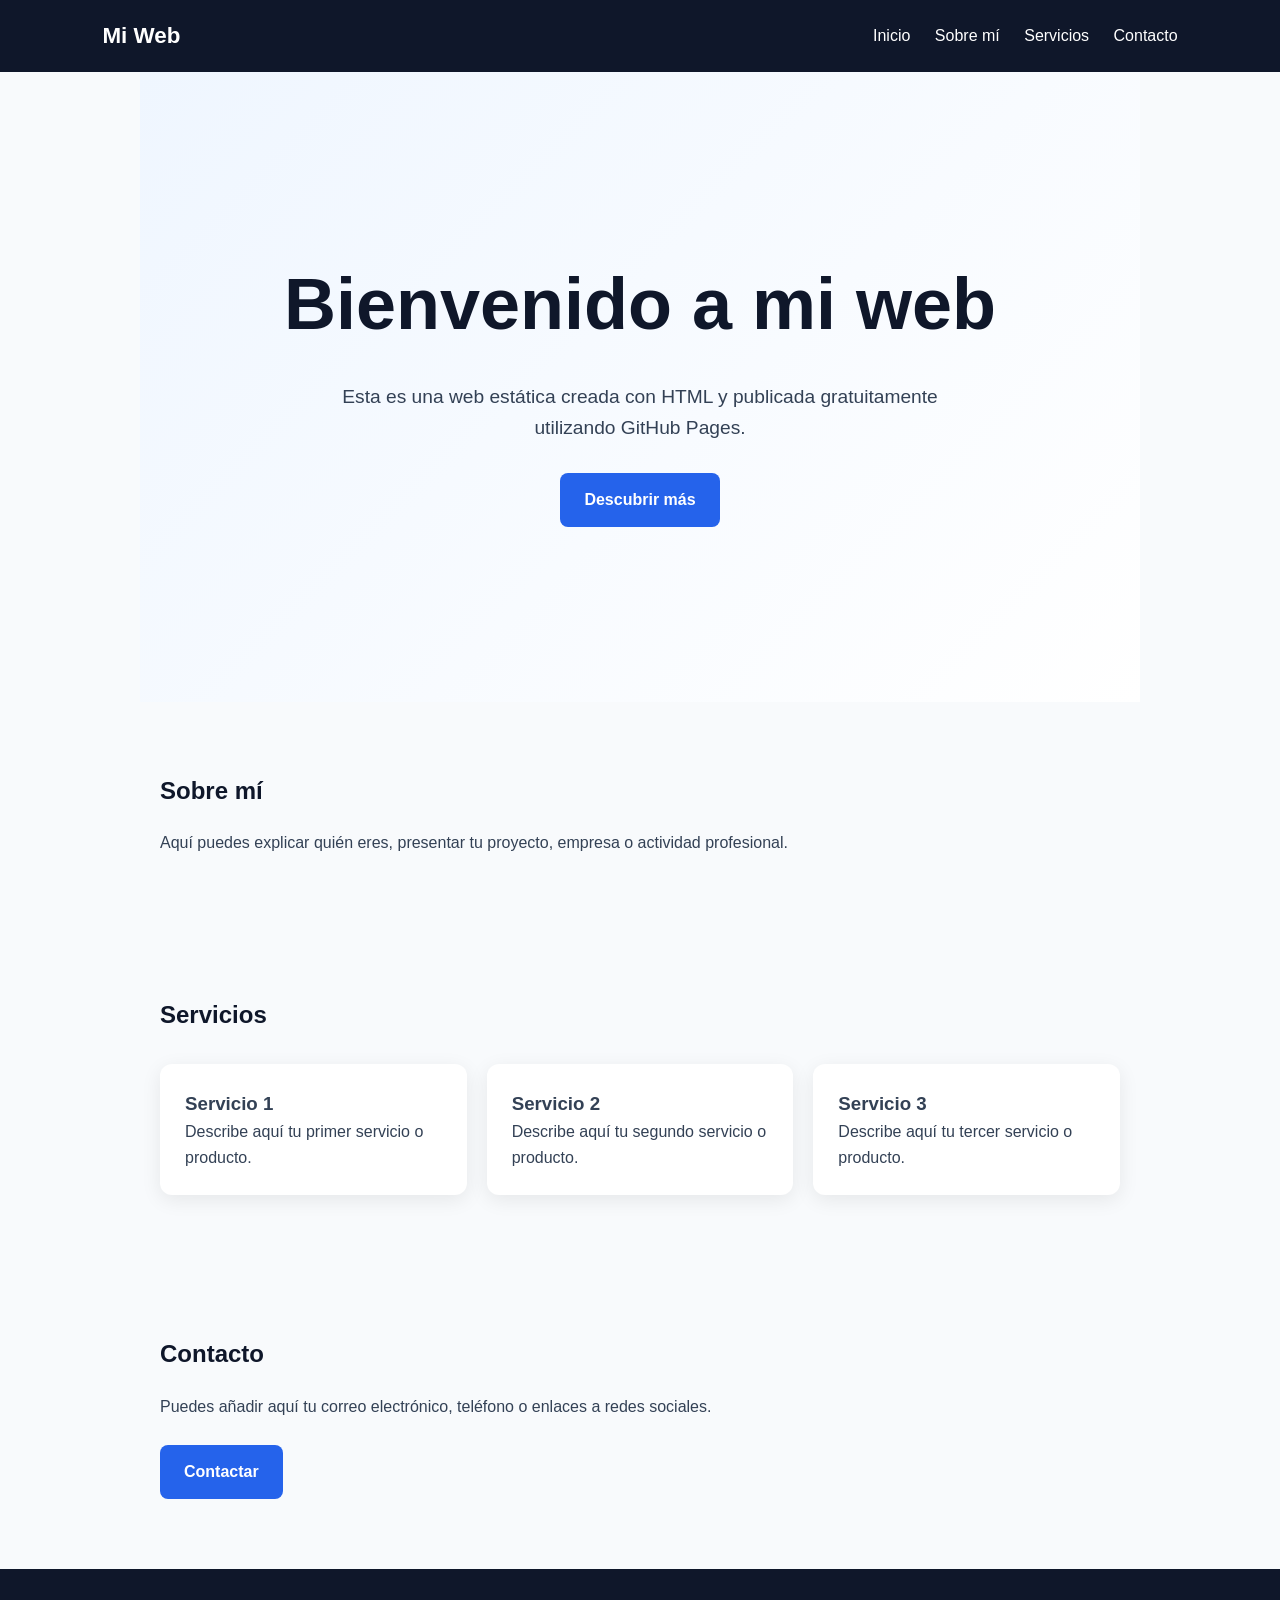
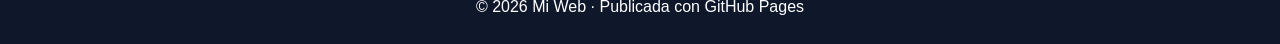
==== index.html @ 51199085 "Add files via upload" ====
<!DOCTYPE html>
<html lang="es">
<head>
  <meta charset="UTF-8">
  <meta name="viewport" content="width=device-width, initial-scale=1.0">
  <meta name="description" content="Ejemplo de web estática publicada con GitHub Pages">
  <title>Mi Web</title>
  <style>
    :root {
      --primary: #2563eb;
      --dark: #0f172a;
      --light: #f8fafc;
      --text: #334155;
    }

    * {
      box-sizing: border-box;
      margin: 0;
      padding: 0;
    }

    body {
      font-family: Arial, Helvetica, sans-serif;
      color: var(--text);
      background: var(--light);
      line-height: 1.6;
    }

    header {
      background: var(--dark);
      color: white;
      padding: 18px 8%;
      display: flex;
      justify-content: space-between;
      align-items: center;
    }

    .logo {
      font-size: 1.4rem;
      font-weight: bold;
    }

    nav a {
      color: white;
      text-decoration: none;
      margin-left: 20px;
    }

    .hero {
      min-height: 70vh;
      display: flex;
      flex-direction: column;
      justify-content: center;
      align-items: center;
      text-align: center;
      padding: 40px 20px;
      background: linear-gradient(135deg, #eff6ff, #ffffff);
    }

    .hero h1 {
      color: var(--dark);
      font-size: clamp(2.2rem, 6vw, 4.5rem);
      margin-bottom: 20px;
    }

    .hero p {
      max-width: 650px;
      font-size: 1.2rem;
      margin-bottom: 30px;
    }

    .button {
      display: inline-block;
      background: var(--primary);
      color: white;
      padding: 14px 24px;
      border-radius: 8px;
      text-decoration: none;
      font-weight: bold;
    }

    section {
      max-width: 1000px;
      margin: auto;
      padding: 70px 20px;
    }

    h2 {
      color: var(--dark);
      margin-bottom: 20px;
    }

    .cards {
      display: grid;
      grid-template-columns: repeat(auto-fit, minmax(220px, 1fr));
      gap: 20px;
      margin-top: 30px;
    }

    .card {
      background: white;
      padding: 25px;
      border-radius: 12px;
      box-shadow: 0 5px 20px rgba(0,0,0,.08);
    }

    footer {
      background: var(--dark);
      color: white;
      text-align: center;
      padding: 25px;
    }

    @media (max-width: 600px) {
      header {
        flex-direction: column;
        gap: 12px;
      }

      nav a {
        margin: 0 8px;
      }
    }
  </style>
</head>

<body>

  <header>
    <div class="logo">Mi Web</div>

    <nav>
      <a href="#inicio">Inicio</a>
      <a href="#sobre-mi">Sobre mí</a>
      <a href="#servicios">Servicios</a>
      <a href="#contacto">Contacto</a>
    </nav>
  </header>

  <main>

    <section class="hero" id="inicio">
      <h1>Bienvenido a mi web</h1>

      <p>
        Esta es una web estática creada con HTML y publicada gratuitamente
        utilizando GitHub Pages.
      </p>

      <a class="button" href="#sobre-mi">Descubrir más</a>
    </section>

    <section id="sobre-mi">
      <h2>Sobre mí</h2>

      <p>
        Aquí puedes explicar quién eres, presentar tu proyecto, empresa o
        actividad profesional.
      </p>
    </section>

    <section id="servicios">
      <h2>Servicios</h2>

      <div class="cards">

        <div class="card">
          <h3>Servicio 1</h3>
          <p>Describe aquí tu primer servicio o producto.</p>
        </div>

        <div class="card">
          <h3>Servicio 2</h3>
          <p>Describe aquí tu segundo servicio o producto.</p>
        </div>

        <div class="card">
          <h3>Servicio 3</h3>
          <p>Describe aquí tu tercer servicio o producto.</p>
        </div>

      </div>
    </section>

    <section id="contacto">
      <h2>Contacto</h2>

      <p>
        Puedes añadir aquí tu correo electrónico, teléfono o enlaces a redes
        sociales.
      </p>

      <br>

      <a class="button" href="mailto:tuemail@ejemplo.com">
        Contactar
      </a>
    </section>

  </main>

  <footer>
    <p>© 2026 Mi Web · Publicada con GitHub Pages</p>
  </footer>

</body>
</html>
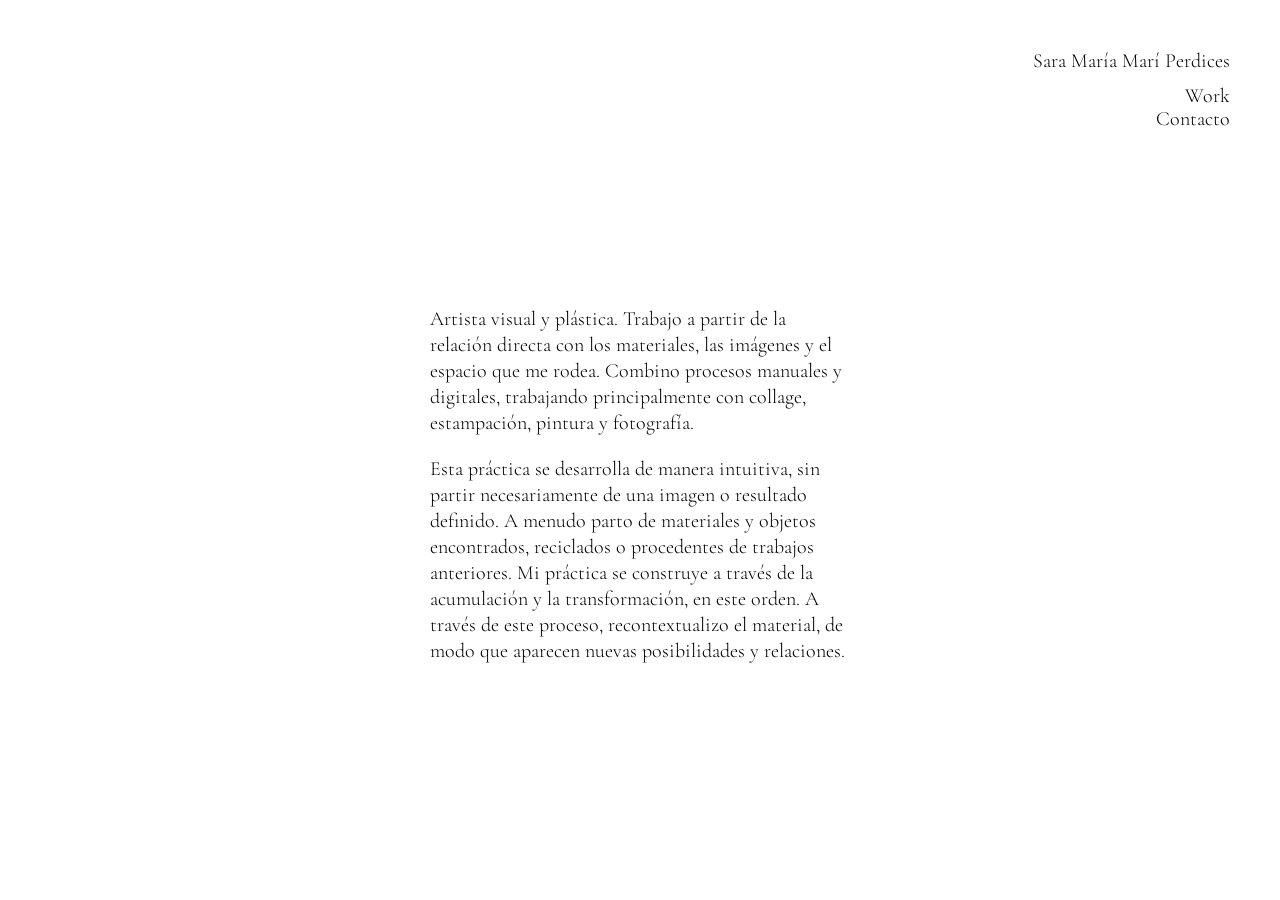
==== commit e15ee941: "Subir paginas" ====
--- a/index.html
+++ b/index.html
@@ -1,207 +1,40 @@
 <!DOCTYPE html>
 <html lang="es">
 <head>
-  <meta charset="UTF-8">
-  <meta name="viewport" content="width=device-width, initial-scale=1.0">
-  <meta name="description" content="Ejemplo de web estática publicada con GitHub Pages">
-  <title>Mi Web</title>
-  <style>
-    :root {
-      --primary: #2563eb;
-      --dark: #0f172a;
-      --light: #f8fafc;
-      --text: #334155;
-    }
+    <meta charset="UTF-8">
+    <meta name="viewport" content="width=device-width, initial-scale=1.0">
+    <title>Sara María Marí Perdices</title>
+    <link rel="stylesheet" href="css/style.css">
+</head>
+<body>
+    <nav class="site-nav">
+        <a class="home-link" href="index.html?view=sara">Sara María Marí Perdices</a>
+        <div class="menu" aria-label="Navegación principal">
+            <a class="menu-button" href="index.html?view=work">Work</a>
+            <a class="menu-button" href="index.html?view=contact">Contacto</a>
+        </div>
+    </nav>
 
-    * {
-      box-sizing: border-box;
-      margin: 0;
-      padding: 0;
-    }
+    <main>
+        <section class="content-panel statement" id="statement" aria-label="Presentación">
+            <p>Artista visual y plástica. Trabajo a partir de la relación directa con los materiales, las imágenes y el espacio que me rodea. Combino procesos manuales y digitales, trabajando principalmente con collage, estampación, pintura y fotografía.</p>
+            <p>Esta práctica se desarrolla de manera intuitiva, sin partir necesariamente de una imagen o resultado definido. A menudo parto de materiales y objetos encontrados, reciclados o procedentes de trabajos anteriores. Mi práctica se construye a través de la acumulación y la transformación, en este orden. A través de este proceso, recontextualizo el material, de modo que aparecen nuevas posibilidades y relaciones.</p>
+        </section>
 
-    body {
-      font-family: Arial, Helvetica, sans-serif;
-      color: var(--text);
-      background: var(--light);
-      line-height: 1.6;
-    }
+        <section class="content-panel" id="work" aria-label="Proyectos">
+            <a href="momias.html">A las momias no las consumen los gusanos</a>
+            <a href="nina-con-coletas.html">Niña con coletas</a>
+            <a href="intro-al-collage.html">Intro al collage</a>
+            <a href="trapos-sucios.html">Trapos sucios</a>
+            <a href="ramas.html">Ramas</a>
+        </section>
 
-    header {
-      background: var(--dark);
-      color: white;
-      padding: 18px 8%;
-      display: flex;
-      justify-content: space-between;
-      align-items: center;
-    }
+        <section class="content-panel" id="contact" aria-label="Contacto">
+            <a href="mailto:sara.m.mari@gmail.com">sara.m.mari@gmail.com</a>
+            <a href="https://www.instagram.com/sarapriincesa/" target="_blank" rel="noopener noreferrer">@sarapriincesa</a>
+        </section>
+    </main>
 
-    .logo {
-      font-size: 1.4rem;
-      font-weight: bold;
-    }
-
-    nav a {
-      color: white;
-      text-decoration: none;
-      margin-left: 20px;
-    }
-
-    .hero {
-      min-height: 70vh;
-      display: flex;
-      flex-direction: column;
-      justify-content: center;
-      align-items: center;
-      text-align: center;
-      padding: 40px 20px;
-      background: linear-gradient(135deg, #eff6ff, #ffffff);
-    }
-
-    .hero h1 {
-      color: var(--dark);
-      font-size: clamp(2.2rem, 6vw, 4.5rem);
-      margin-bottom: 20px;
-    }
-
-    .hero p {
-      max-width: 650px;
-      font-size: 1.2rem;
-      margin-bottom: 30px;
-    }
-
-    .button {
-      display: inline-block;
-      background: var(--primary);
-      color: white;
-      padding: 14px 24px;
-      border-radius: 8px;
-      text-decoration: none;
-      font-weight: bold;
-    }
-
-    section {
-      max-width: 1000px;
-      margin: auto;
-      padding: 70px 20px;
-    }
-
-    h2 {
-      color: var(--dark);
-      margin-bottom: 20px;
-    }
-
-    .cards {
-      display: grid;
-      grid-template-columns: repeat(auto-fit, minmax(220px, 1fr));
-      gap: 20px;
-      margin-top: 30px;
-    }
-
-    .card {
-      background: white;
-      padding: 25px;
-      border-radius: 12px;
-      box-shadow: 0 5px 20px rgba(0,0,0,.08);
-    }
-
-    footer {
-      background: var(--dark);
-      color: white;
-      text-align: center;
-      padding: 25px;
-    }
-
-    @media (max-width: 600px) {
-      header {
-        flex-direction: column;
-        gap: 12px;
-      }
-
-      nav a {
-        margin: 0 8px;
-      }
-    }
-  </style>
-</head>
-
-<body>
-
-  <header>
-    <div class="logo">Mi Web</div>
-
-    <nav>
-      <a href="#inicio">Inicio</a>
-      <a href="#sobre-mi">Sobre mí</a>
-      <a href="#servicios">Servicios</a>
-      <a href="#contacto">Contacto</a>
-    </nav>
-  </header>
-
-  <main>
-
-    <section class="hero" id="inicio">
-      <h1>Bienvenido a mi web</h1>
-
-      <p>
-        Esta es una web estática creada con HTML y publicada gratuitamente
-        utilizando GitHub Pages.
-      </p>
-
-      <a class="button" href="#sobre-mi">Descubrir más</a>
-    </section>
-
-    <section id="sobre-mi">
-      <h2>Sobre mí</h2>
-
-      <p>
-        Aquí puedes explicar quién eres, presentar tu proyecto, empresa o
-        actividad profesional.
-      </p>
-    </section>
-
-    <section id="servicios">
-      <h2>Servicios</h2>
-
-      <div class="cards">
-
-        <div class="card">
-          <h3>Servicio 1</h3>
-          <p>Describe aquí tu primer servicio o producto.</p>
-        </div>
-
-        <div class="card">
-          <h3>Servicio 2</h3>
-          <p>Describe aquí tu segundo servicio o producto.</p>
-        </div>
-
-        <div class="card">
-          <h3>Servicio 3</h3>
-          <p>Describe aquí tu tercer servicio o producto.</p>
-        </div>
-
-      </div>
-    </section>
-
-    <section id="contacto">
-      <h2>Contacto</h2>
-
-      <p>
-        Puedes añadir aquí tu correo electrónico, teléfono o enlaces a redes
-        sociales.
-      </p>
-
-      <br>
-
-      <a class="button" href="mailto:tuemail@ejemplo.com">
-        Contactar
-      </a>
-    </section>
-
-  </main>
-
-  <footer>
-    <p>© 2026 Mi Web · Publicada con GitHub Pages</p>
-  </footer>
-
+    <script src="js/script.js"></script>
 </body>
 </html>
--- a/css/style.css
+++ b/css/style.css
@@ -0,0 +1,1066 @@
+@import url('https://fonts.googleapis.com/css2?family=Cormorant+Garamond:wght@300;400&display=swap');
+
+:root {
+    --hover-color: #EEF1E8;
+}
+
+* {
+    box-sizing: border-box;
+    margin: 0;
+    padding: 0;
+}
+
+html {
+    scroll-behavior: smooth;
+}
+
+body {
+    background: #fff;
+    color: #000;
+    font-family: "Cormorant Garamond", serif;
+    font-size: 20px;
+    font-weight: 300;
+    line-height: 1.15;
+    overflow-x: hidden;
+}
+
+.site-nav {
+    position: fixed;
+    top: 50px;
+    right: 50px;
+    text-align: right;
+    z-index: 10;
+}
+
+.home-link,
+.menu-button,
+.content-panel a {
+    color: inherit;
+    font: inherit;
+    text-decoration: none;
+    transition: color .2s ease;
+}
+
+.project-title {
+    color: inherit;
+    font: inherit;
+}
+
+.home-link,
+.menu-button {
+    display: block;
+    width: 100%;
+    text-align: right;
+}
+
+.home-link {
+    margin-bottom: 12px;
+}
+
+.menu-button {
+    background: none;
+    border: 0;
+    cursor: pointer;
+}
+
+.menu {
+    display: block;
+}
+
+.content-panel {
+    position: absolute;
+    top: 34vh;
+    left: 50%;
+    width: 420px;
+    transform: translateX(-50%);
+}
+
+#statement,
+#work,
+#contact {
+    display: none;
+}
+
+.statement p {
+    line-height: 1.3;
+}
+
+.statement p + p {
+    margin-top: 1em;
+}
+
+.content-panel a,
+.content-panel p {
+    display: block;
+    margin-bottom: 4px;
+    text-align: left;
+}
+
+#contact p {
+    margin-bottom: 6px;
+}
+
+.home-link:hover,
+.menu-button:hover,
+.content-panel a:hover {
+    color: var(--hover-color);
+}
+
+.project-page .project-title {
+    position: absolute;
+    top: calc(34vh + var(--title-offset, 0px));
+    left: 50%;
+    width: 420px;
+    transform: translateX(-50%);
+    text-align: left;
+}
+
+.project-content {
+    min-height: 100vh;
+    padding: 48vh 50px 50px;
+}
+
+.project-trapos .project-content {
+    padding-top: 45vh;
+}
+
+.project-collage .project-content {
+    padding-top: 52vh;
+}
+
+.project-ramas .project-content {
+    padding-top: 59vh;
+}
+
+.image-moodboard {
+    min-height: 30vh;
+}
+
+/* ---------- NIÑA CON COLETAS ---------- */
+
+.nina-board {
+    display: grid;
+    grid-template-columns: repeat(12, minmax(0, 1fr));
+    column-gap: clamp(18px, 3vw, 56px);
+    row-gap: clamp(130px, 18vw, 310px);
+    align-items: start;
+    padding-bottom: 18vw;
+}
+
+.nina-piece,
+.nina-piece img {
+    margin: 0;
+}
+
+.nina-piece img {
+    display: block;
+    width: 100%;
+    height: auto;
+}
+
+.nina-opening {
+    grid-column: 1 / -1;
+    width: 100vw;
+    margin-left: calc(50% - 50vw);
+}
+
+.nina-project-intro {
+    grid-column: 2 / span 10;
+    min-height: 12em;
+}
+
+.nina-project-text {
+    width: 100%;
+    line-height: 1.3;
+}
+
+.nina-project-text p + p {
+    margin-top: 1em;
+}
+
+.nina-project-text strong {
+    font-weight: 400;
+}
+
+.nina-ongoing {
+    font-size: 16px;
+}
+
+.nina-artist-book {
+    grid-column: 2 / span 10;
+}
+
+.nina-book-views {
+    display: grid;
+    grid-template-columns: repeat(2, minmax(0, 1fr));
+    gap: clamp(18px, 3vw, 56px);
+    align-items: end;
+}
+
+.nina-artist-book .series-info {
+    margin-top: 14px;
+    font-size: 14px;
+    line-height: 1.2;
+}
+
+.nina-digital-collages {
+    grid-column: 1 / -1;
+    width: 100vw;
+    margin-left: calc(50% - 50vw);
+}
+
+.nina-digital-images {
+    display: grid;
+    grid-template-columns: repeat(2, minmax(0, 1fr));
+    gap: 0;
+}
+
+.nina-ephemeral-collages {
+    grid-column: 2 / span 10;
+    display: grid;
+    grid-template-columns: repeat(2, minmax(0, 1fr));
+    gap: clamp(18px, 3vw, 56px);
+    align-items: start;
+}
+
+.nina-edits {
+    grid-column: 2 / span 10;
+    display: grid;
+    grid-template-columns: repeat(2, minmax(0, 1fr));
+    gap: clamp(18px, 3vw, 56px);
+    align-items: start;
+}
+
+.nina-closing {
+    grid-column: 2 / span 5;
+}
+
+.nina-digital-centered {
+    grid-column: 4 / span 6;
+}
+
+.nina-process-panorama {
+    grid-column: 1 / -1;
+    width: 100vw;
+    margin-left: calc(50% - 50vw);
+    aspect-ratio: 16 / 9;
+    overflow: hidden;
+}
+
+.nina-process-panorama img {
+    width: 100%;
+    height: 100%;
+    object-fit: cover;
+    object-position: center;
+}
+
+.nina-print-views {
+    grid-column: 2 / span 10;
+    display: grid;
+    grid-template-columns: repeat(2, minmax(0, 1fr));
+    gap: clamp(18px, 3vw, 56px);
+    align-items: start;
+}
+
+.nina-process-row {
+    grid-column: 1 / -1;
+    display: grid;
+    grid-template-columns: repeat(4, minmax(0, 1fr));
+    gap: clamp(8px, 1.4vw, 24px);
+    align-items: start;
+}
+
+.nina-final-work {
+    grid-column: 3 / span 8;
+}
+
+.nina-absolute-closing {
+    grid-column: 1 / -1;
+    width: 100vw;
+    margin-left: calc(50% - 50vw);
+}
+
+.nina-absolute-closing img {
+    width: 100%;
+    height: auto;
+}
+
+.nina-sketchbook {
+    grid-column: 4 / span 6;
+    width: 84%;
+    justify-self: center;
+}
+
+.nina-last-study-one {
+    grid-column: 4 / span 6;
+    width: 100%;
+    justify-self: center;
+}
+
+.nina-last-study-two {
+    grid-column: 4 / span 6;
+    width: 82%;
+    justify-self: center;
+}
+
+.nina-last-composition {
+    grid-column: 3 / span 8;
+    width: 100%;
+    justify-self: center;
+}
+
+.nina-last-study figcaption,
+.nina-last-composition figcaption {
+    margin-top: 14px;
+    font-size: 14px;
+    line-height: 1.2;
+}
+
+.nina-final-work figcaption {
+    margin-top: 14px;
+    font-size: 14px;
+    line-height: 1.2;
+}
+
+.trapos-board {
+    display: grid;
+    grid-template-columns: repeat(12, minmax(0, 1fr));
+    column-gap: clamp(18px, 3vw, 56px);
+    row-gap: clamp(110px, 16vw, 260px);
+    align-items: start;
+    padding-bottom: 18vw;
+}
+
+.trapos-item {
+    margin: 0;
+}
+
+.trapos-item img {
+    display: block;
+    width: 100%;
+    height: auto;
+}
+
+.trapos-project-text {
+    grid-column: 2 / span 5;
+    display: flex;
+    flex-direction: column;
+    justify-content: flex-end;
+    aspect-ratio: 1003 / 1400;
+    line-height: 1.3;
+}
+
+.trapos-project-text p + p {
+    margin-top: 1em;
+}
+
+.print-group img,
+.diptych img {
+    display: block;
+    width: 100%;
+    height: auto;
+}
+
+.print-series {
+    display: grid;
+    grid-column: 8 / span 5;
+    gap: 0;
+}
+
+.print-group {
+    display: grid;
+    gap: clamp(110px, 16vw, 260px);
+}
+
+.print-group figure,
+.diptych,
+.scan-series figure {
+    margin: 0;
+}
+
+.diptych-series {
+    display: grid;
+    grid-column: 2 / span 9;
+    gap: 0;
+}
+
+.diptych {
+    display: grid;
+    grid-template-columns: repeat(2, minmax(0, 1fr));
+    gap: clamp(10px, 1.5vw, 24px);
+}
+
+.series-info {
+    margin-top: 14px;
+    font-size: 14px;
+    line-height: 1.2;
+}
+
+.scan-series {
+    grid-column: 1 / -1;
+    width: 100vw;
+    margin-left: calc(50% - 50vw);
+}
+
+.scan-series figure {
+    margin: 0;
+}
+
+.scan-series img {
+    display: block;
+    width: 100%;
+    height: auto;
+}
+
+/* ---------- INTRO AL COLLAGE ---------- */
+
+.collage-board {
+    display: grid;
+    grid-template-columns: repeat(12, minmax(0, 1fr));
+    column-gap: clamp(18px, 3vw, 56px);
+    row-gap: clamp(120px, 16vw, 280px);
+    align-items: start;
+    padding-bottom: 16vw;
+}
+
+.collage-piece,
+.collage-piece img,
+.collage-series figure {
+    margin: 0;
+}
+
+.collage-piece img,
+.collage-series img {
+    display: block;
+    width: 100%;
+    height: auto;
+}
+
+.collage-piece figcaption,
+.collage-series .series-info {
+    margin-top: 14px;
+    font-size: 14px;
+    line-height: 1.2;
+}
+
+.panorama-piece {
+    grid-column: 1 / -1;
+    width: 100vw;
+    margin-left: calc(50% - 50vw);
+}
+
+.panorama-piece figcaption {
+    padding-left: 50px;
+}
+
+.pink-series { grid-column: 1 / span 10; }
+
+.pink-series-images {
+    display: flex;
+    flex-direction: column;
+    align-items: flex-start;
+    gap: 0;
+}
+
+.pink-series-images figure {
+    width: 28%;
+}
+
+.a3-piece { grid-column: 2 / span 5; }
+.tall-piece { grid-column: 7 / span 6; margin-top: 12vw; }
+
+.two-views {
+    display: flex;
+    justify-content: center;
+    gap: 0;
+    height: 38vw;
+    align-items: stretch;
+}
+
+.two-views img {
+    width: auto;
+    height: 100%;
+}
+
+.opening-pair {
+    grid-column: 1 / -1;
+    display: grid;
+    grid-template-columns: minmax(0, 1fr) minmax(0, .78fr);
+    gap: clamp(18px, 3vw, 56px);
+    align-items: end;
+}
+
+.opening-pair .collage-piece {
+    margin: 0;
+}
+
+.canvas-piece,
+.red-piece {
+    grid-column: auto;
+    margin-top: 0;
+}
+.wall-series { grid-column: 1 / -1; }
+.sold-piece { grid-column: 8 / span 4; }
+.square-piece { grid-column: 1 / span 5; }
+.horizontal-piece { grid-column: 6 / span 7; margin-top: 10vw; }
+.small-formats { grid-column: 2 / span 7; }
+
+.full-bleed-piece {
+    grid-column: 1 / -1;
+    width: 100vw;
+    margin-left: calc(50% - 50vw);
+}
+
+.full-bleed-piece figcaption {
+    padding-left: 50px;
+}
+
+/* ---------- RAMAS ---------- */
+
+.ramas-project-text {
+    position: absolute;
+    top: 220px;
+    left: 50px;
+    max-width: 420px;
+    line-height: 1.3;
+}
+
+.ramas-board {
+    display: flex;
+    flex-direction: column;
+    gap: clamp(130px, 17vw, 290px);
+    padding-bottom: 16vw;
+}
+
+.ramas-piece {
+    margin: 0;
+}
+
+.ramas-piece img {
+    display: block;
+    width: 100%;
+    height: auto;
+}
+
+.ramas-piece figcaption {
+    margin-top: 14px;
+    font-size: 14px;
+    line-height: 1.2;
+}
+
+.ramas-full {
+    width: 100vw;
+    margin-left: calc(50% - 50vw);
+}
+
+.ramas-paper-piece {
+    width: 46%;
+    margin-left: auto;
+}
+
+.ramas-wood-piece {
+    width: 72%;
+}
+
+/* ---------- MOMIAS ---------- */
+
+.project-momias .project-content {
+    padding-top: 52vh;
+}
+
+.momias-board {
+    display: grid;
+    grid-template-columns: repeat(12, minmax(0, 1fr));
+    column-gap: clamp(18px, 3vw, 56px);
+    row-gap: clamp(130px, 18vw, 310px);
+    align-items: start;
+    padding-bottom: 18vw;
+}
+
+.momias-piece,
+.momias-piece img {
+    margin: 0;
+}
+
+.momias-piece img {
+    display: block;
+    width: 100%;
+    height: auto;
+}
+
+.momias-piece figcaption,
+.momias-typography-series .series-info {
+    margin-top: 14px;
+    font-size: 14px;
+    line-height: 1.2;
+}
+
+.momias-a3-collage {
+    grid-column: 1 / -1;
+    width: min(420px, 42vw);
+    margin-top: -10vh;
+    margin-right: auto;
+    margin-left: auto;
+}
+
+.momias-star-group {
+    grid-column: 3 / span 7;
+}
+
+.momias-star-main {
+    width: 66%;
+}
+
+.momias-star-edit {
+    width: 100%;
+}
+
+.momias-edit-row {
+    display: grid;
+    grid-template-columns: 44% 1fr;
+    gap: clamp(18px, 3vw, 56px);
+    margin-top: 34px;
+    align-items: end;
+}
+
+.momias-project-text {
+    line-height: 1.3;
+}
+
+.momias-project-text p + p {
+    margin-top: 1em;
+    font-size: 16px;
+}
+
+.momias-cemetery {
+    grid-column: 2 / span 10;
+}
+
+.momias-green-row {
+    grid-column: 1 / -1;
+    display: grid;
+    grid-template-columns: 1.4fr .7fr;
+    gap: clamp(18px, 3vw, 56px);
+    width: 68%;
+    margin-right: auto;
+    margin-left: auto;
+    align-items: start;
+}
+
+.momias-small-work-row {
+    grid-column: 3 / span 8;
+    display: grid;
+    grid-template-columns: 1.25fr 1fr;
+    gap: clamp(36px, 5vw, 86px);
+    align-items: end;
+}
+
+.momias-small-work-row figcaption {
+    min-height: 3.6em;
+}
+
+.momias-treasure {
+    grid-column: 1 / -1;
+    width: 100vw;
+    aspect-ratio: 3 / 2;
+    margin-left: calc(50% - 50vw);
+    overflow: hidden;
+}
+
+.momias-treasure img {
+    width: 100%;
+    height: 100%;
+    object-fit: cover;
+    object-position: center top;
+}
+
+.momias-typography-series {
+    grid-column: 3 / span 8;
+}
+
+.momias-typography-images {
+    display: grid;
+    grid-template-columns: 1.6fr 1fr;
+    gap: clamp(18px, 3vw, 56px);
+    align-items: end;
+}
+
+.momias-process {
+    grid-column: 1 / -1;
+    width: 42%;
+    margin-right: auto;
+    margin-left: auto;
+}
+
+.momias-loop-detail {
+    grid-column: 3 / span 3;
+}
+
+.project-momias { --title-offset: 0px; }
+.project-nina { --title-offset: 27px; }
+.project-collage { --title-offset: 54px; }
+.project-trapos { --title-offset: 81px; }
+.project-ramas { --title-offset: 108px; }
+
+@media (max-width: 600px) {
+    body {
+        font-size: 18px;
+    }
+
+    .site-nav {
+        top: 24px;
+        right: 24px;
+    }
+
+    .content-panel,
+    .project-page .project-title {
+        left: 24px;
+        width: calc(100% - 48px);
+        transform: none;
+    }
+
+    .project-content {
+        padding-right: 24px;
+        padding-left: 24px;
+    }
+
+    .nina-board {
+        display: block;
+        padding-bottom: 80px;
+    }
+
+    .nina-opening,
+    .nina-project-intro,
+    .nina-artist-book,
+    .nina-digital-collages,
+    .nina-ephemeral-collages,
+    .nina-edits,
+    .nina-closing,
+    .nina-digital-centered,
+    .nina-process-panorama,
+    .nina-print-views,
+    .nina-process-row,
+    .nina-final-work,
+    .nina-sketchbook,
+    .nina-last-study,
+    .nina-last-composition {
+        margin-bottom: 110px;
+    }
+
+    .nina-project-intro {
+        min-height: 10em;
+    }
+
+    .nina-book-views {
+        gap: 10px;
+    }
+
+    .nina-digital-collages {
+        width: 100vw;
+        margin-left: calc(50% - 50vw);
+    }
+
+    .nina-ephemeral-collages {
+        display: grid;
+        grid-template-columns: repeat(2, minmax(0, 1fr));
+        gap: 10px;
+    }
+
+    .nina-ephemeral-collages .nina-piece {
+        margin: 0;
+    }
+
+    .nina-edits {
+        display: grid;
+        grid-template-columns: repeat(2, minmax(0, 1fr));
+        gap: 10px;
+    }
+
+    .nina-edits .nina-piece {
+        margin: 0;
+    }
+
+    .nina-closing {
+        width: calc(50% - 5px);
+    }
+
+    .nina-digital-centered {
+        width: 72%;
+        margin-right: auto;
+        margin-left: auto;
+    }
+
+    .nina-process-panorama {
+        width: 100vw;
+        margin-left: calc(50% - 50vw);
+    }
+
+    .nina-print-views {
+        display: grid;
+        grid-template-columns: repeat(2, minmax(0, 1fr));
+        gap: 10px;
+    }
+
+    .nina-process-row {
+        display: grid;
+        grid-template-columns: repeat(4, minmax(0, 1fr));
+        gap: 6px;
+    }
+
+    .nina-final-work {
+        width: 78%;
+        margin-right: auto;
+        margin-left: auto;
+    }
+
+    .nina-sketchbook {
+        width: 72%;
+        margin-right: auto;
+        margin-left: auto;
+    }
+
+    .nina-last-study {
+        width: 72%;
+        margin-right: auto;
+        margin-left: auto;
+    }
+
+    .nina-last-study-one {
+        margin-right: auto;
+        margin-left: auto;
+    }
+
+    .nina-last-study-two {
+        width: 64%;
+        margin-right: auto;
+        margin-left: auto;
+    }
+
+    .nina-last-composition {
+        width: 100%;
+    }
+
+    .nina-absolute-closing {
+        width: 100vw;
+        height: auto;
+        margin-right: 0;
+        margin-bottom: 0;
+        margin-left: calc(50% - 50vw);
+    }
+
+    .trapos-board {
+        display: block;
+        padding-bottom: 80px;
+    }
+
+    .collage-board {
+        display: block;
+        padding-bottom: 80px;
+    }
+
+    .collage-piece,
+    .collage-series {
+        margin: 0 0 110px;
+    }
+
+    .opening-pair {
+        display: grid;
+        grid-template-columns: 1fr;
+        gap: 110px;
+        margin-bottom: 110px;
+    }
+
+    .opening-pair .collage-piece {
+        margin: 0;
+    }
+
+    .opening-pair .red-piece {
+        width: 78%;
+    }
+
+    .pink-series-images {
+        display: flex;
+        gap: 72px;
+    }
+
+    .pink-series-images figure,
+    .pink-series-images figure:nth-child(n) {
+        width: 58%;
+        margin: 0;
+    }
+
+    .two-views {
+        height: 72vw;
+    }
+
+    .panorama-piece {
+        width: 100vw;
+        margin-left: calc(50% - 50vw);
+    }
+
+    .panorama-piece figcaption {
+        padding-right: 24px;
+        padding-left: 24px;
+    }
+
+    .sold-piece {
+        width: 68%;
+        margin-left: auto;
+    }
+
+    .full-bleed-piece {
+        width: 100vw;
+        margin-right: 0;
+        margin-left: calc(50% - 50vw);
+    }
+
+    .full-bleed-piece figcaption {
+        padding-right: 24px;
+        padding-left: 24px;
+    }
+
+    .ramas-board {
+        gap: 110px;
+        padding-bottom: 80px;
+    }
+
+    .ramas-project-text {
+        top: 190px;
+        left: 24px;
+        max-width: calc(100% - 48px);
+    }
+
+    .ramas-full {
+        width: 100vw;
+        margin-left: calc(50% - 50vw);
+    }
+
+    .ramas-paper-piece {
+        width: 72%;
+        margin-left: auto;
+    }
+
+    .ramas-wood-piece {
+        width: 92%;
+    }
+
+    .momias-board {
+        display: block;
+        padding-bottom: 80px;
+    }
+
+    .momias-piece,
+    .momias-star-group,
+    .momias-green-row,
+    .momias-small-work-row,
+    .momias-typography-series {
+        margin: 0 0 110px;
+    }
+
+    .momias-a3-collage {
+        width: 68%;
+        margin-top: -8vh;
+        margin-right: auto;
+        margin-left: auto;
+    }
+
+    .momias-star-main {
+        width: 72%;
+        margin-bottom: 0;
+    }
+
+    .momias-star-edit {
+        width: 100%;
+        margin-top: 0;
+        margin-bottom: 0;
+    }
+
+    .momias-edit-row {
+        grid-template-columns: 48% 1fr;
+        gap: 14px;
+        margin-top: 26px;
+        align-items: end;
+    }
+
+    .momias-project-text {
+        font-size: 16px;
+    }
+
+    .momias-cemetery {
+        width: 94%;
+        margin-right: auto;
+        margin-left: auto;
+    }
+
+    .momias-green-row {
+        display: grid;
+        grid-template-columns: 1.4fr .7fr;
+        gap: 14px;
+        width: 100%;
+        align-items: start;
+    }
+
+    .momias-green-row .momias-piece,
+    .momias-small-work-row .momias-piece,
+    .momias-typography-images .momias-piece {
+        margin: 0;
+    }
+
+    .momias-small-work-row {
+        display: grid;
+        grid-template-columns: 1.25fr 1fr;
+        gap: 24px;
+        align-items: end;
+    }
+
+    .momias-treasure {
+        width: 100vw;
+        margin-left: calc(50% - 50vw);
+    }
+
+    .momias-typography-images {
+        grid-template-columns: 1.6fr 1fr;
+        gap: 14px;
+    }
+
+    .momias-process {
+        width: 68%;
+        margin-right: auto;
+        margin-left: auto;
+    }
+
+    .momias-loop-detail {
+        width: 46%;
+        margin-left: 12%;
+    }
+
+    .trapos-item {
+        margin-bottom: 96px;
+    }
+
+    .trapos-project-text {
+        display: block;
+        aspect-ratio: auto;
+        margin-top: 96px;
+        margin-bottom: 110px;
+    }
+
+    .print-series,
+    .diptych-series {
+        display: block;
+    }
+
+    .print-group {
+        gap: 96px;
+    }
+
+    .print-series .series-info,
+    .diptych-series .series-info {
+        margin-top: 14px;
+    }
+
+    .diptych {
+        display: grid;
+        grid-template-columns: 1fr;
+    }
+}
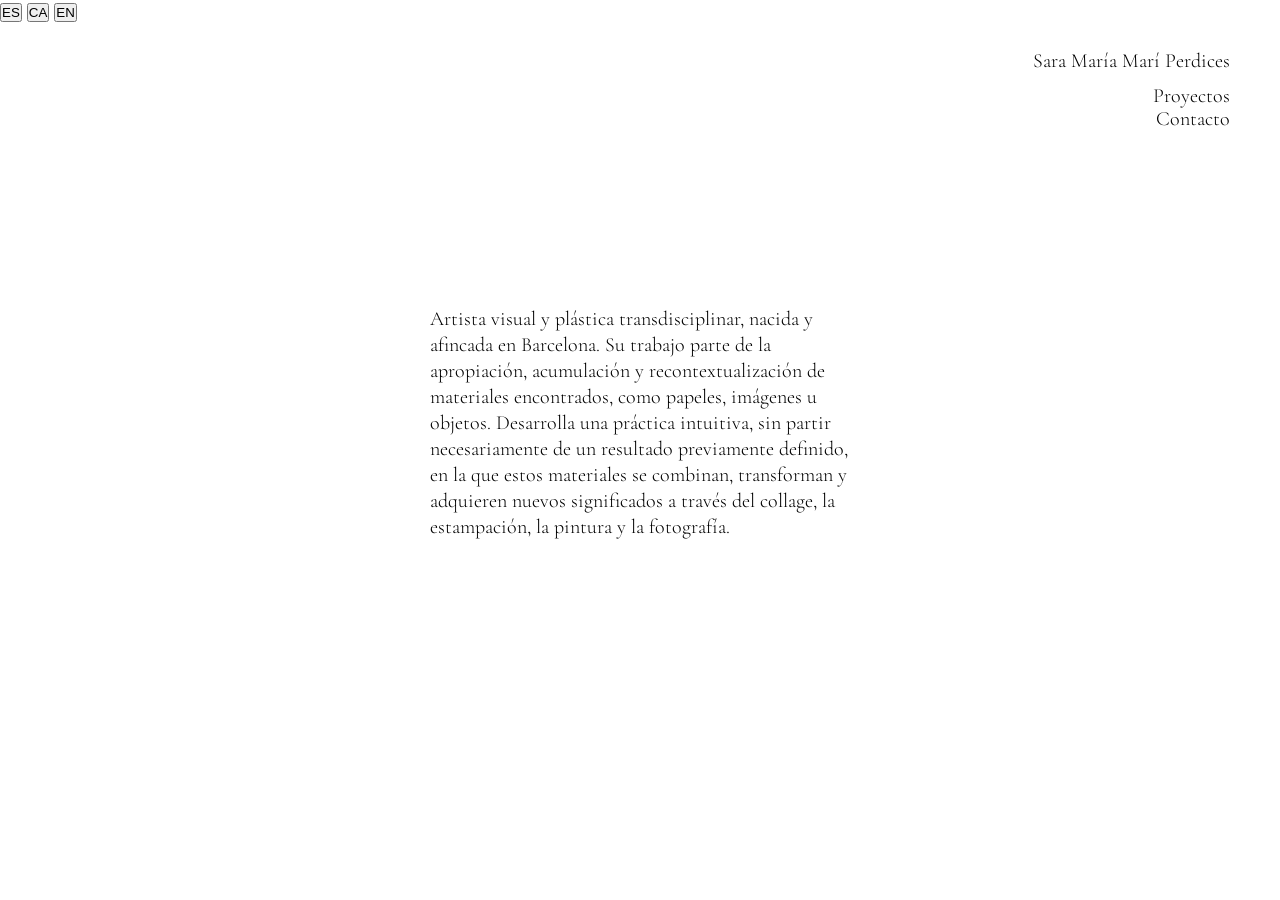
==== commit 9fee37bd: "Publicar portfolio multilingüe actualizado" ====
--- a/index.html
+++ b/index.html
@@ -4,26 +4,29 @@
     <meta charset="UTF-8">
     <meta name="viewport" content="width=device-width, initial-scale=1.0">
     <title>Sara María Marí Perdices</title>
-    <link rel="stylesheet" href="css/style.css">
+    <link rel="stylesheet" href="css/style.css?v=20261109-4">
 </head>
 <body>
+    <nav class="language-nav" aria-label="Idioma">
+        <button class="language-button" type="button" data-lang="es">ES</button>
+        <button class="language-button" type="button" data-lang="ca">CA</button>
+        <button class="language-button" type="button" data-lang="en">EN</button>
+    </nav>
     <nav class="site-nav">
         <a class="home-link" href="index.html?view=sara">Sara María Marí Perdices</a>
         <div class="menu" aria-label="Navegación principal">
-            <a class="menu-button" href="index.html?view=work">Work</a>
+            <a class="menu-button" href="index.html?view=work">Proyectos</a>
             <a class="menu-button" href="index.html?view=contact">Contacto</a>
         </div>
     </nav>
 
     <main>
         <section class="content-panel statement" id="statement" aria-label="Presentación">
-            <p>Artista visual y plástica. Trabajo a partir de la relación directa con los materiales, las imágenes y el espacio que me rodea. Combino procesos manuales y digitales, trabajando principalmente con collage, estampación, pintura y fotografía.</p>
-            <p>Esta práctica se desarrolla de manera intuitiva, sin partir necesariamente de una imagen o resultado definido. A menudo parto de materiales y objetos encontrados, reciclados o procedentes de trabajos anteriores. Mi práctica se construye a través de la acumulación y la transformación, en este orden. A través de este proceso, recontextualizo el material, de modo que aparecen nuevas posibilidades y relaciones.</p>
+            <p>Artista visual y plástica transdisciplinar, nacida y afincada en Barcelona. Su trabajo parte de la apropiación, acumulación y recontextualización de materiales encontrados, como papeles, imágenes u objetos. Desarrolla una práctica intuitiva, sin partir necesariamente de un resultado previamente definido, en la que estos materiales se combinan, transforman y adquieren nuevos significados a través del collage, la estampación, la pintura y la fotografía.</p>
         </section>
 
         <section class="content-panel" id="work" aria-label="Proyectos">
             <a href="momias.html">A las momias no las consumen los gusanos</a>
-            <a href="nina-con-coletas.html">Niña con coletas</a>
             <a href="intro-al-collage.html">Intro al collage</a>
             <a href="trapos-sucios.html">Trapos sucios</a>
             <a href="ramas.html">Ramas</a>
@@ -35,6 +38,6 @@
         </section>
     </main>
 
-    <script src="js/script.js"></script>
+    <script src="js/script.js?v=20261109-4"></script>
 </body>
 </html>
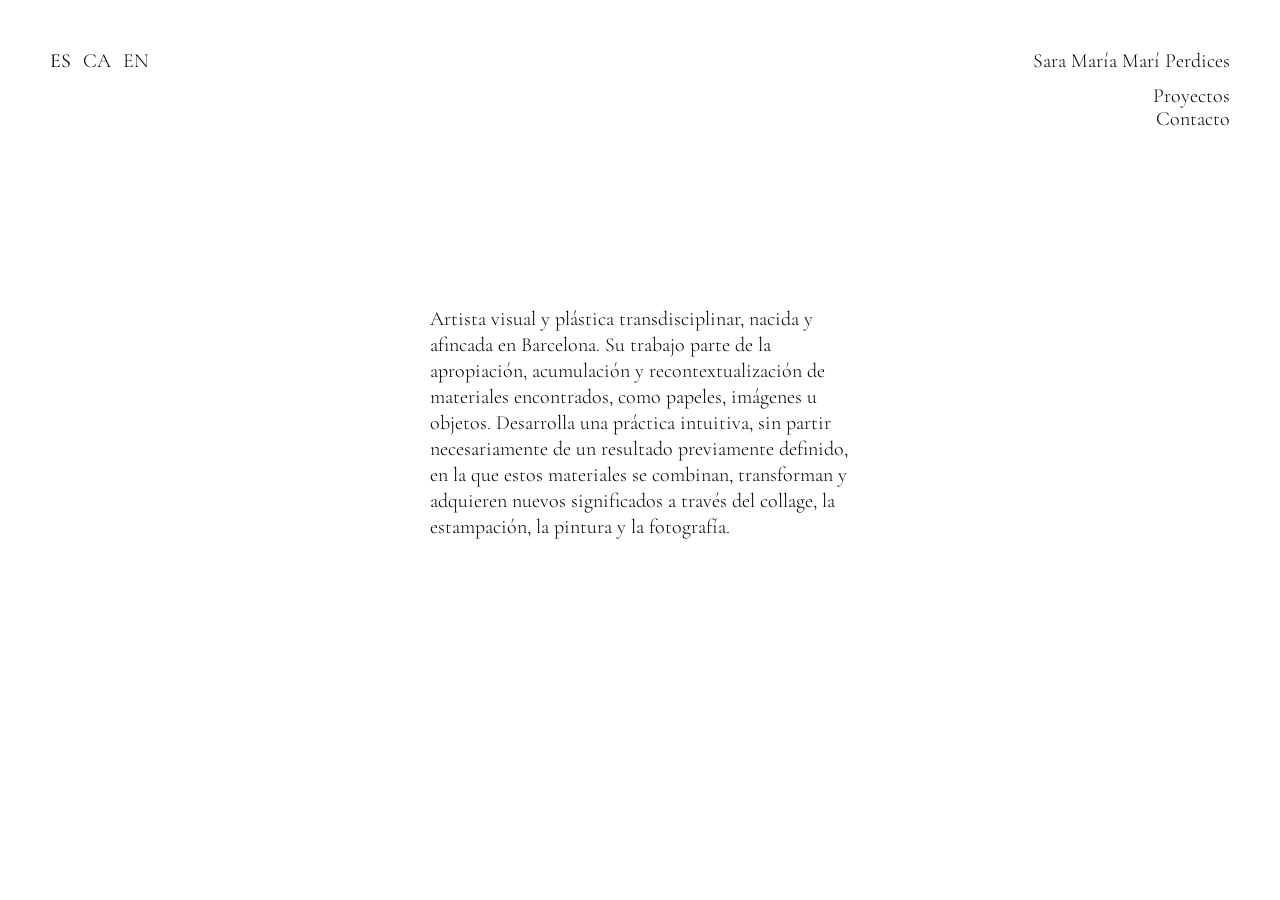
==== commit ea03e589: "Actualizar versión del selector de idiomas" ====
--- a/index.html
+++ b/index.html
@@ -38,6 +38,6 @@
         </section>
     </main>
 
-    <script src="js/script.js?v=20261109-4"></script>
+    <script src="js/script.js?v=20261109-5"></script>
 </body>
 </html>
--- a/css/style.css
+++ b/css/style.css
@@ -32,6 +32,30 @@
     z-index: 10;
 }
 
+.language-nav {
+    position: fixed;
+    top: 50px;
+    left: 50px;
+    display: flex;
+    gap: 12px;
+    z-index: 10;
+}
+
+.language-button {
+    appearance: none;
+    padding: 0;
+    color: inherit;
+    background: none;
+    border: 0;
+    cursor: pointer;
+    font: inherit;
+    transition: color .2s ease;
+}
+
+.language-button.is-active {
+    font-weight: 400;
+}
+
 .home-link,
 .menu-button,
 .content-panel a {
@@ -102,7 +126,15 @@
 
 .home-link:hover,
 .menu-button:hover,
-.content-panel a:hover {
+#work a:hover,
+.language-button:hover {
+    color: var(--hover-color);
+}
+
+.home-link:active,
+.menu-button:active,
+#work a:active,
+.language-button:active {
     color: var(--hover-color);
 }
 
@@ -387,7 +419,7 @@
 .diptych {
     display: grid;
     grid-template-columns: repeat(2, minmax(0, 1fr));
-    gap: clamp(10px, 1.5vw, 24px);
+    gap: clamp(14px, 1.6vw, 26px);
 }
 
 .series-info {
@@ -697,10 +729,9 @@
 }
 
 .project-momias { --title-offset: 0px; }
-.project-nina { --title-offset: 27px; }
-.project-collage { --title-offset: 54px; }
-.project-trapos { --title-offset: 81px; }
-.project-ramas { --title-offset: 108px; }
+.project-collage { --title-offset: calc(1.15em + 4px); }
+.project-trapos { --title-offset: calc(2.3em + 8px); }
+.project-ramas { --title-offset: calc(3.45em + 12px); }
 
 @media (max-width: 600px) {
     body {
@@ -710,6 +741,12 @@
     .site-nav {
         top: 24px;
         right: 24px;
+    }
+
+    .language-nav {
+        top: 24px;
+        left: 24px;
+        gap: 6px;
     }
 
     .content-panel,
@@ -1062,5 +1099,6 @@
     .diptych {
         display: grid;
         grid-template-columns: 1fr;
-    }
-}
+        gap: 18px;
+    }
+}
